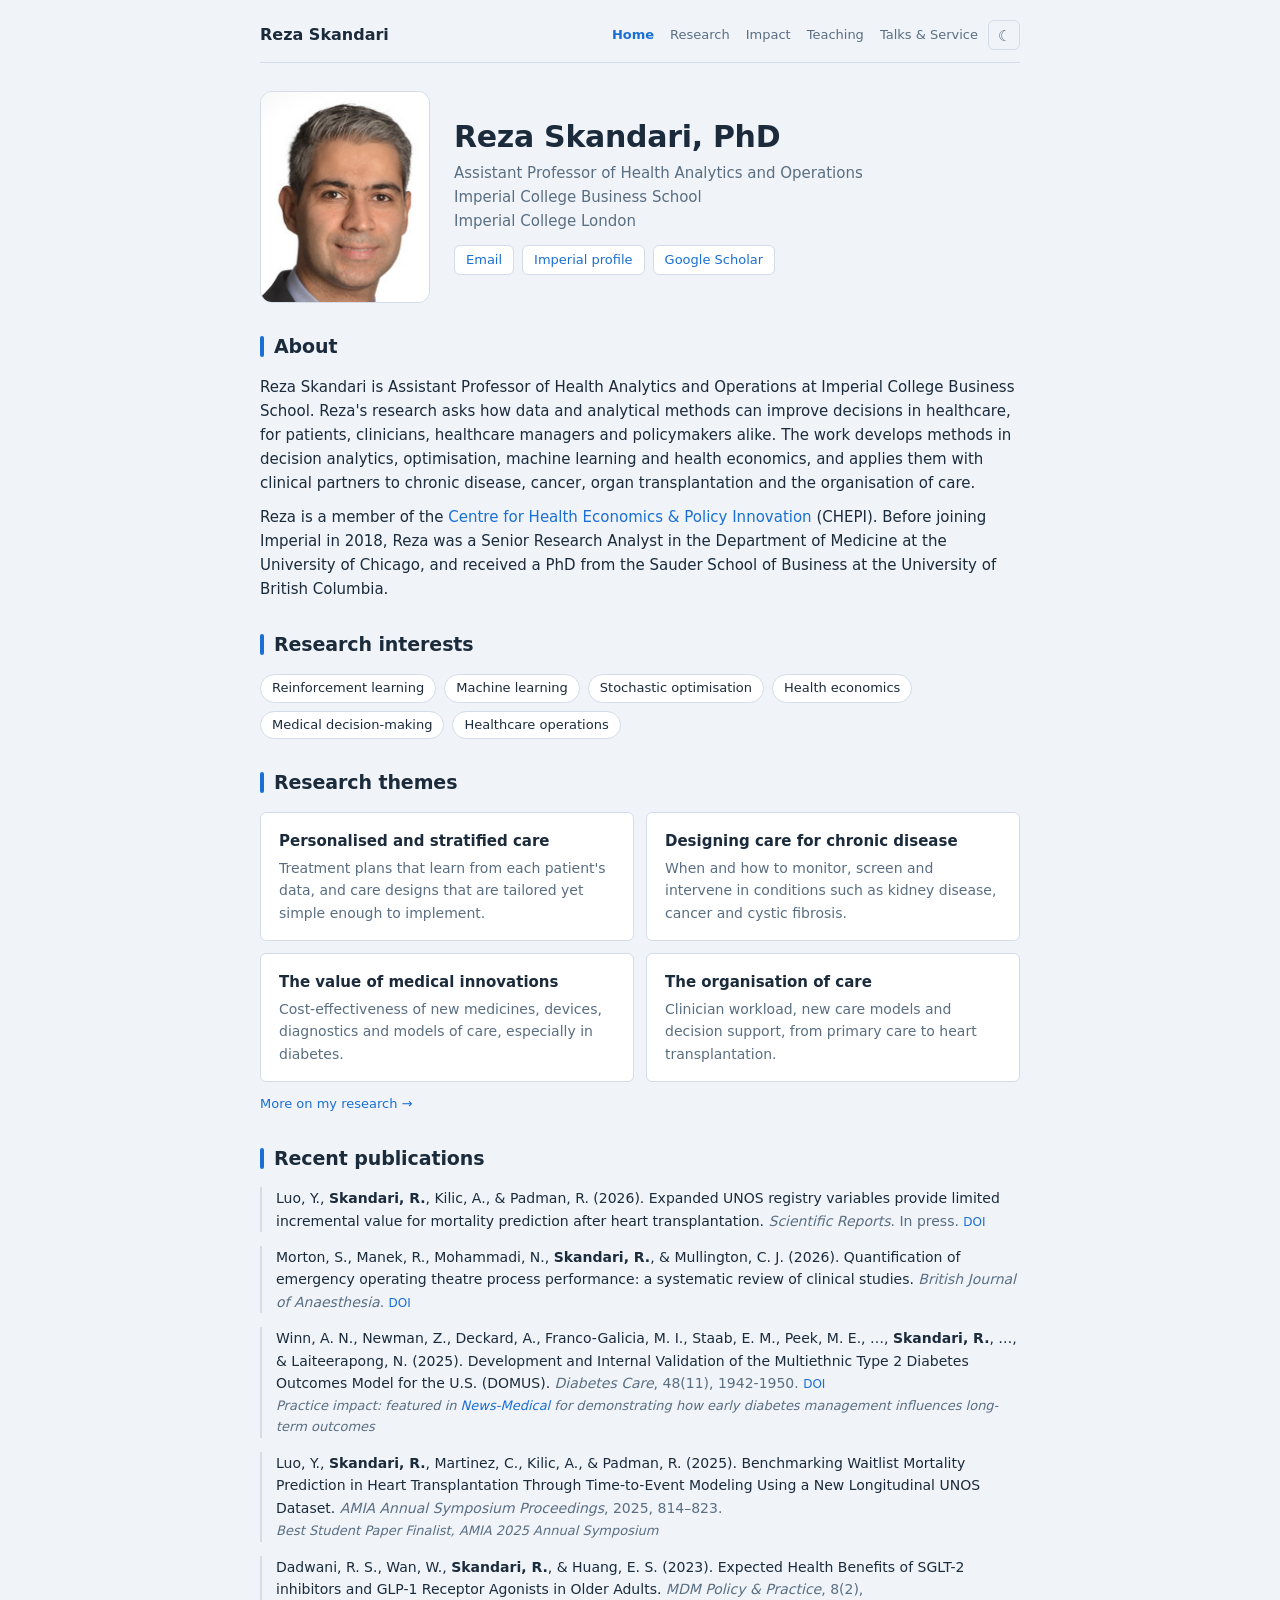
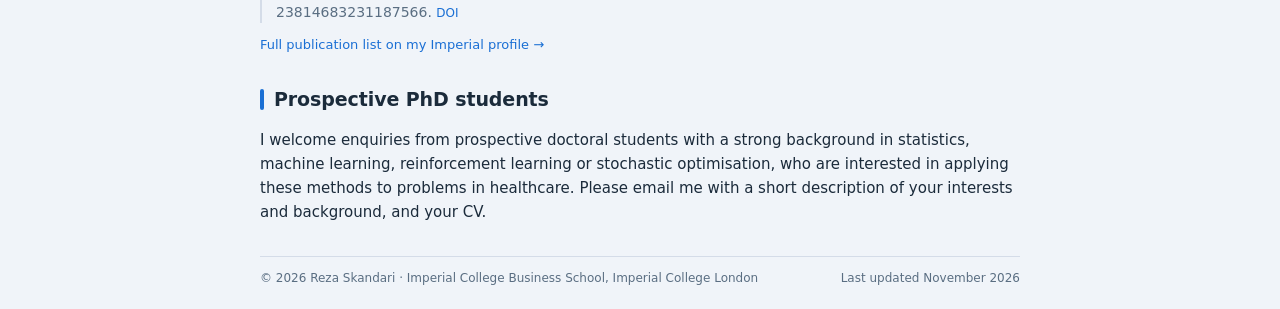
==== docs/index.html @ c5736195 "Write the About section in the third person Co-Authored-By: Claude Opus 5.5 <noreply@anthropic.com>" ====
<!DOCTYPE html>
<html lang="en">
<head>
<meta charset="utf-8">
<meta name="viewport" content="width=device-width, initial-scale=1">
<title>Home | Reza Skandari</title>
<meta name="description" content="Assistant Professor of Health Analytics and Operations, Imperial College Business School, Imperial College London.">
<link rel="icon" href="assets/favicon.svg" type="image/svg+xml">
<meta property="og:type" content="website">
<meta property="og:title" content="Reza Skandari | Health Analytics and Operations">
<meta property="og:description" content="Assistant Professor of Health Analytics and Operations, Imperial College Business School, Imperial College London.">
<meta property="og:image" content="https://reza-skandari.github.io/assets/headshot-2x.jpg">
<meta property="og:url" content="https://reza-skandari.github.io/">
<meta name="twitter:card" content="summary">
<link rel="stylesheet" href="assets/style.css">
<script src="assets/theme.js"></script>
</head>
<body>
<main class="page">
<header class="top-bar">
  <a class="brand" href="index.html">Reza Skandari</a>
  <div class="bar-actions">
    <button class="theme-toggle" type="button" aria-label="Switch colour theme" title="Switch colour theme"></button>
    <button class="menu-toggle" type="button" aria-label="Menu" aria-expanded="false" aria-controls="site-nav">&#9776;</button>
  </div>
  <nav id="site-nav">
    <a href="index.html" class="active">Home</a>
    <a href="research.html">Research</a>
    <a href="impact.html">Impact</a>
    <a href="teaching.html">Teaching</a>
    <a href="talks.html">Talks &amp; Service</a>
  </nav>
</header>
<section class="hero">
  <img src="assets/headshot.jpg" srcset="assets/headshot.jpg 1x, assets/headshot-2x.jpg 2x" width="170" height="212" alt="Reza Skandari">
  <div>
    <h1>Reza Skandari, PhD</h1>
    <p class="role">Assistant Professor of Health Analytics and Operations<br>Imperial College Business School<br>Imperial College London</p>
    <div class="links">
      <a href="mailto:r.skandari@imperial.ac.uk">Email</a>
      <a href="https://profiles.imperial.ac.uk/r.skandari">Imperial profile</a>
      <a href="https://scholar.google.com/citations?user=1Xc--mwAAAAJ&amp;hl=en">Google Scholar</a>
    </div>
  </div>
</section>

<section>
<div class="section-label">About</div>
<p>Reza Skandari is Assistant Professor of Health Analytics and Operations at Imperial College Business School. Reza's research asks how data and analytical methods can improve decisions in healthcare, for patients, clinicians, healthcare managers and policymakers alike. The work develops methods in decision analytics, optimisation, machine learning and health economics, and applies them with clinical partners to chronic disease, cancer, organ transplantation and the organisation of care.</p>
<p>Reza is a member of the <a href="https://www.imperial.ac.uk/business-school/faculty-research/research-centres/centre-health-economics-policy-innovation/">Centre for Health Economics &amp; Policy Innovation</a> (CHEPI). Before joining Imperial in 2018, Reza was a Senior Research Analyst in the Department of Medicine at the University of Chicago, and received a PhD from the Sauder School of Business at the University of British Columbia.</p>
</section>

<section>
<div class="section-label">Research interests</div>
<ul class="tags">
<li>Reinforcement learning</li>
<li>Machine learning</li>
<li>Stochastic optimisation</li>
<li>Health economics</li>
<li>Medical decision-making</li>
<li>Healthcare operations</li>
</ul>
</section>

<section>
<div class="section-label">Research themes</div>
<div class="cards">
<div class="card"><h3>Personalised and stratified care</h3><p>Treatment plans that learn from each patient's data, and care designs that are tailored yet simple enough to implement.</p></div>
<div class="card"><h3>Designing care for chronic disease</h3><p>When and how to monitor, screen and intervene in conditions such as kidney disease, cancer and cystic fibrosis.</p></div>
<div class="card"><h3>The value of medical innovations</h3><p>Cost-effectiveness of new medicines, devices, diagnostics and models of care, especially in diabetes.</p></div>
<div class="card"><h3>The organisation of care</h3><p>Clinician workload, new care models and decision support, from primary care to heart transplantation.</p></div>
</div>
<p class="small" style="margin-top:12px"><a href="research.html">More on my research &rarr;</a></p>
</section>

<section id="publications">
<div class="section-label">Recent publications</div>
<ol class="pubs">
<li>Luo, Y., <span class="me">Skandari, R.</span>, Kilic, A., & Padman, R. (2026). <span class="pub-title">Expanded UNOS registry variables provide limited incremental value for mortality prediction after heart transplantation.</span> <span class="pub-meta"><i>Scientific Reports</i>. In press.</span> <span class="pub-links"><a href="https://doi.org/10.1038/s41598-026-80739-z">DOI</a></span></li>
<li>Morton, S., Manek, R., Mohammadi, N., <span class="me">Skandari, R.</span>, & Mullington, C. J. (2026). <span class="pub-title">Quantification of emergency operating theatre process performance: a systematic review of clinical studies.</span> <span class="pub-meta"><i>British Journal of Anaesthesia</i>.</span> <span class="pub-links"><a href="https://doi.org/10.1016/j.bja.2025.12.053">DOI</a></span></li>
<li>Winn, A. N., Newman, Z., Deckard, A., Franco-Galicia, M. I., Staab, E. M., Peek, M. E., &hellip;, <span class="me">Skandari, R.</span>, &hellip;, & Laiteerapong, N. (2025). <span class="pub-title">Development and Internal Validation of the Multiethnic Type 2 Diabetes Outcomes Model for the U.S. (DOMUS).</span> <span class="pub-meta"><i>Diabetes Care</i>, 48(11), 1942-1950.</span> <span class="pub-links"><a href="https://doi.org/10.2337/dc25-0911">DOI</a></span><div class="pub-note">Practice impact: featured in <a href="https://www.news-medical.net/news/20251030/How-early-diabetes-management-influences-long-term-outcomes.aspx">News-Medical</a> for demonstrating how early diabetes management influences long-term outcomes</div></li>
<li>Luo, Y., <span class="me">Skandari, R.</span>, Martinez, C., Kilic, A., & Padman, R. (2025). <span class="pub-title">Benchmarking Waitlist Mortality Prediction in Heart Transplantation Through Time-to-Event Modeling Using a New Longitudinal UNOS Dataset.</span> <span class="pub-meta"><i>AMIA Annual Symposium Proceedings</i>, 2025, 814–823.</span><div class="pub-note">Best Student Paper Finalist, AMIA 2025 Annual Symposium</div></li>
<li>Dadwani, R. S., Wan, W., <span class="me">Skandari, R.</span>, & Huang, E. S. (2023). <span class="pub-title">Expected Health Benefits of SGLT-2 inhibitors and GLP-1 Receptor Agonists in Older Adults.</span> <span class="pub-meta"><i>MDM Policy &amp; Practice</i>, 8(2), 23814683231187566.</span> <span class="pub-links"><a href="https://doi.org/10.1177/23814683231187566">DOI</a></span></li>
</ol>
<p class="small" style="margin-top:12px"><a href="https://profiles.imperial.ac.uk/r.skandari/publications">Full publication list on my Imperial profile &rarr;</a></p>
</section>

<section>
<div class="section-label">Prospective PhD students</div>
<p>I welcome enquiries from prospective doctoral students with a strong background in statistics, machine learning, reinforcement learning or stochastic optimisation, who are interested in applying these methods to problems in healthcare. Please email me with a short description of your interests and background, and your CV.</p>
</section>
</main>
<footer>
  <span>&copy; 2026 Reza Skandari &middot; Imperial College Business School, Imperial College London</span>
  <span>Last updated November 2026</span>
</footer>
</body>
</html>
---- docs/assets/style.css ----
/* Palette, fonts and light/dark modes reused from the payslip-downloader page. */
:root {
  --bg:      #F0F4F9;
  --surface: #FFFFFF;
  --border:  #D4DCE8;
  --text:    #1B2B3B;
  --text-2:  #5A6E82;
  --accent:  #1A6FD4;
  --radius:  6px;
}
@media (prefers-color-scheme: dark) {
  :root {
    --bg: #0E1820; --surface: #172333; --border: #243447;
    --text: #E2EAF4; --text-2: #7A95AD; --accent: #4A9AE8;
  }
}
:root[data-theme="light"] {
  --bg:#F0F4F9;--surface:#FFFFFF;--border:#D4DCE8;--text:#1B2B3B;--text-2:#5A6E82;--accent:#1A6FD4;
}
:root[data-theme="dark"] {
  --bg:#0E1820;--surface:#172333;--border:#243447;--text:#E2EAF4;--text-2:#7A95AD;--accent:#4A9AE8;
}

*, *::before, *::after { box-sizing: border-box; margin: 0; padding: 0; }
html, body { min-height: 100%; }

body {
  background: var(--bg);
  color: var(--text);
  font-family: -apple-system, BlinkMacSystemFont, 'Segoe UI', system-ui, sans-serif;
  font-size: 15px;
  line-height: 1.6;
  display: flex;
  flex-direction: column;
  align-items: center;
  padding: 0 20px;
}

a { color: var(--accent); text-decoration: none; }
a:hover { text-decoration: underline; }

.page {
  width: 100%;
  max-width: 760px;
  flex: 1;
  display: flex;
  flex-direction: column;
  gap: 28px;
  padding: 20px 0 32px;
}

/* ── Top bar and navigation ── */
.top-bar {
  display: flex;
  justify-content: space-between;
  align-items: center;
  flex-wrap: wrap;
  gap: 10px;
  padding-bottom: 12px;
  border-bottom: 1px solid var(--border);
}
.brand {
  font-size: 16px;
  font-weight: 600;
  color: var(--text);
}
.brand:hover { text-decoration: none; }
nav { display: flex; flex-wrap: wrap; gap: 4px 16px; align-items: center; }
nav a {
  font-size: 13px;
  color: var(--text-2);
}
nav a.active { color: var(--accent); font-weight: 600; }
nav a:hover { color: var(--text); text-decoration: none; }
.bar-actions { display: flex; gap: 6px; align-items: center; order: 3; }
.theme-toggle, .menu-toggle {
  background: none;
  border: 1px solid var(--border);
  border-radius: var(--radius);
  color: var(--text-2);
  font-size: 15px;
  line-height: 1;
  width: 32px; height: 30px;
  cursor: pointer;
}
.theme-toggle:hover, .menu-toggle:hover { color: var(--text); border-color: var(--text-2); }
.menu-toggle { display: none; font-size: 17px; }
nav { order: 2; margin-left: auto; }
.brand { order: 1; }

/* ── Headings and text ── */
.eyebrow {
  font-size: 11px;
  font-weight: 600;
  letter-spacing: .12em;
  text-transform: uppercase;
  color: var(--accent);
}
h1 {
  font-size: clamp(24px, 4vw, 30px);
  font-weight: 600;
  line-height: 1.2;
  letter-spacing: -0.01em;
}

h3 { font-size: 15px; font-weight: 600; margin-bottom: 4px; }
p + p { margin-top: 10px; }
.muted { color: var(--text-2); }
.small { font-size: 13px; }

/* Section headings: clear size and contrast, with a short accent bar. */
.section-label, h2 {
  display: flex;
  align-items: center;
  gap: 10px;
  font-size: 19px;
  font-weight: 600;
  letter-spacing: -0.005em;
  text-transform: none;
  color: var(--text);
  margin-bottom: 14px;
}
.section-label::before, h2::before {
  content: "";
  width: 4px;
  height: 1.1em;
  border-radius: 2px;
  background: var(--accent);
  flex-shrink: 0;
}

/* ── Home hero ── */
.hero { display: flex; gap: 24px; align-items: center; }
.hero img {
  width: 170px;
  aspect-ratio: 170 / 212;   /* exact size of photo.jpg, so the browser never rescales it */
  object-fit: cover;
  height: auto;              /* scale with width; never stretch or crop */
  object-position: center top;
  border-radius: 12px;
  border: 1px solid var(--border);
  flex-shrink: 0;
}
.hero .role { color: var(--text-2); margin-top: 6px; }
.links { display: flex; flex-wrap: wrap; gap: 8px; margin-top: 12px; }
.links a {
  font-size: 13px;
  border: 1px solid var(--border);
  border-radius: var(--radius);
  padding: 4px 11px;
  background: var(--surface);
}
.links a:hover { text-decoration: none; border-color: var(--accent); }

/* ── Interest tags ── */
.tags { list-style: none; display: flex; flex-wrap: wrap; gap: 8px; }
.tags li {
  font-size: 13px;
  padding: 3px 11px;
  border-radius: 999px;
  background: var(--surface);
  border: 1px solid var(--border);
  color: var(--text);
}

/* ── Cards ── */
.card {
  background: var(--surface);
  border: 1px solid var(--border);
  border-radius: var(--radius);
  padding: 16px 18px;
}
.cards { display: grid; grid-template-columns: repeat(2, 1fr); gap: 12px; }
.card p { font-size: 14px; color: var(--text-2); }

/* ── Lists ── */
ul.plain { list-style: none; display: flex; flex-direction: column; gap: 8px; }
ul.plain li { padding-left: 14px; border-left: 2px solid var(--border); }
ul.plain li .when { color: var(--text-2); font-size: 13px; font-variant-numeric: tabular-nums; }

/* ── Publications ── */
ol.pubs { list-style: none; display: flex; flex-direction: column; gap: 14px; }
ol.pubs li { padding-left: 14px; border-left: 2px solid var(--border); font-size: 14px; }
ol.pubs li:hover { border-left-color: var(--accent); }
.pub-title { font-weight: normal; color: var(--text); }
.pub-meta { color: var(--text-2); }
.pub-note { color: var(--text-2); font-size: 13px; font-style: italic; margin-top: 2px; }
.pub-links a { font-size: 12px; margin-right: 10px; }
.me { font-weight: 600; }

hr { border: none; border-top: 1px solid var(--border); }

/* ── Footer ── */
footer {
  width: 100%;
  max-width: 760px;
  padding: 12px 0 20px;
  border-top: 1px solid var(--border);
  display: flex;
  justify-content: space-between;
  flex-wrap: wrap;
  gap: 8px;
}
footer span, footer a { font-size: 12px; color: var(--text-2); }

/* ── Mobile ── */
@media (max-width: 720px) {
  /* phone layout: menu behind a hamburger button */
  .menu-toggle { display: inline-block; }
  .bar-actions { margin-left: auto; order: 2; }
  nav {
    order: 3;
    display: none;
    width: 100%;
    margin-left: 0;
    flex-direction: column;
    align-items: stretch;
    gap: 0;
    border-top: 1px solid var(--border);
    padding-top: 6px;
  }
  nav.open { display: flex; }
  nav a { font-size: 15px; padding: 9px 2px; border-bottom: 1px solid var(--border); }
  nav a:last-child { border-bottom: none; }
}
@media (max-width: 560px) {
  body { padding: 0 14px; }
  .hero { gap: 16px; align-items: center; }
  .hero img { width: 96px; }
  .hero .role { font-size: 13px; }
  .cards { grid-template-columns: 1fr; }
}
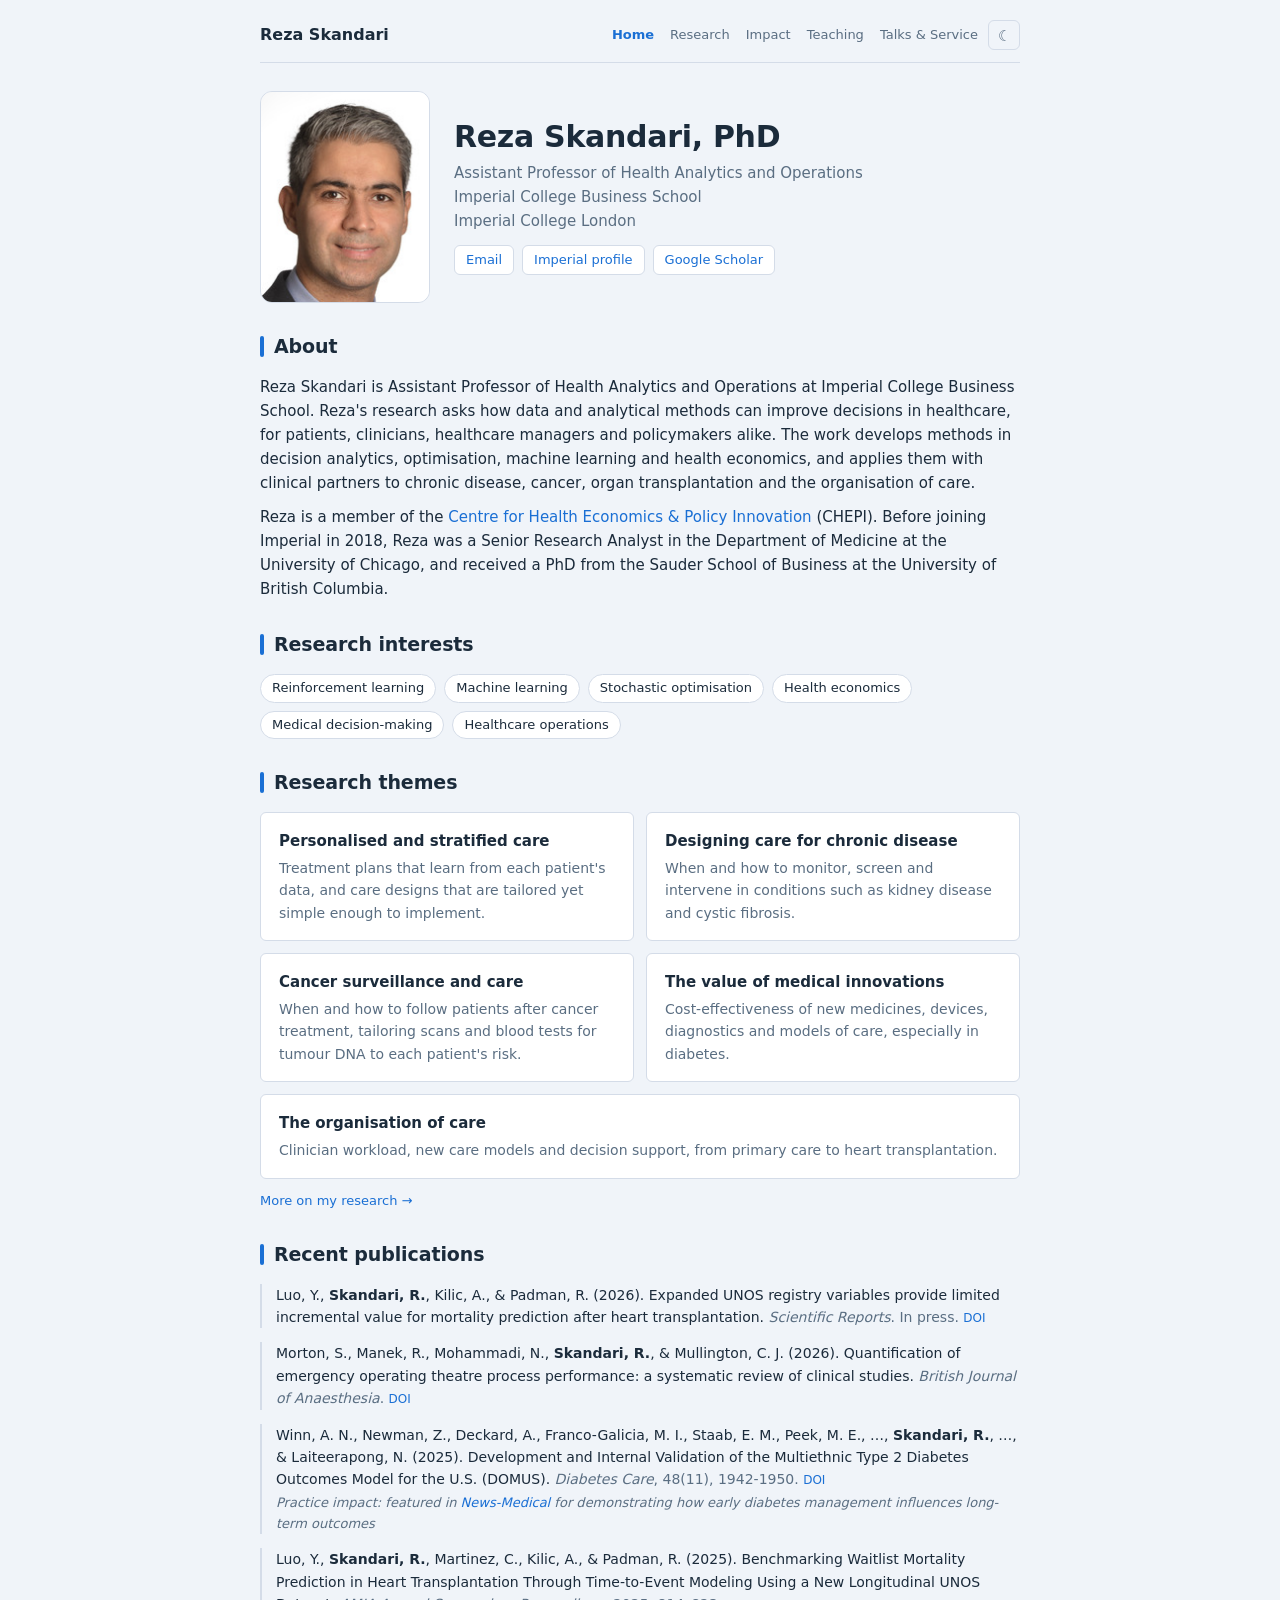
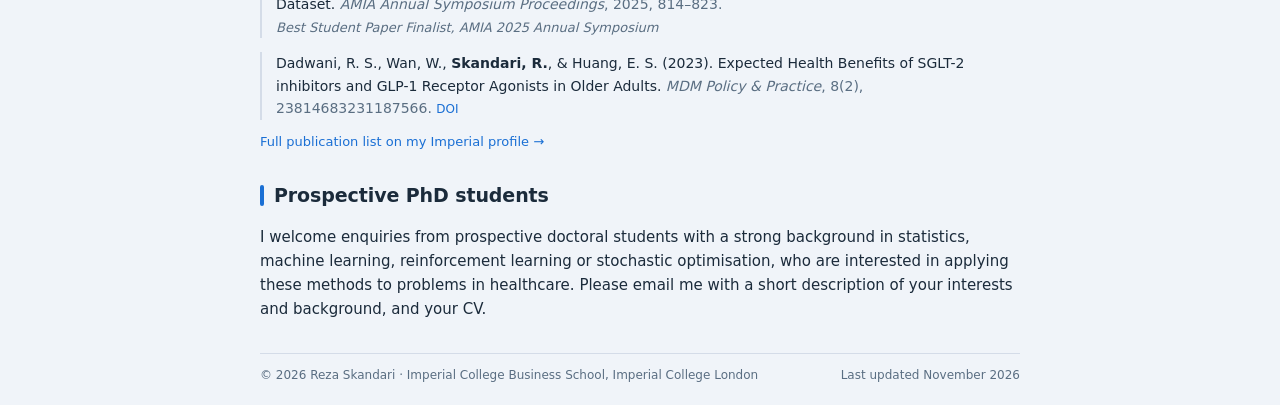
==== commit 6141f67c: "Add cancer surveillance and care as a research theme Co-Authored-By: Claude Opus 5.5 <noreply@anthro" ====
--- a/docs/index.html
+++ b/docs/index.html
@@ -66,7 +66,8 @@
 <div class="section-label">Research themes</div>
 <div class="cards">
 <div class="card"><h3>Personalised and stratified care</h3><p>Treatment plans that learn from each patient's data, and care designs that are tailored yet simple enough to implement.</p></div>
-<div class="card"><h3>Designing care for chronic disease</h3><p>When and how to monitor, screen and intervene in conditions such as kidney disease, cancer and cystic fibrosis.</p></div>
+<div class="card"><h3>Designing care for chronic disease</h3><p>When and how to monitor, screen and intervene in conditions such as kidney disease and cystic fibrosis.</p></div>
+<div class="card"><h3>Cancer surveillance and care</h3><p>When and how to follow patients after cancer treatment, tailoring scans and blood tests for tumour DNA to each patient's risk.</p></div>
 <div class="card"><h3>The value of medical innovations</h3><p>Cost-effectiveness of new medicines, devices, diagnostics and models of care, especially in diabetes.</p></div>
 <div class="card"><h3>The organisation of care</h3><p>Clinician workload, new care models and decision support, from primary care to heart transplantation.</p></div>
 </div>
--- a/docs/assets/style.css
+++ b/docs/assets/style.css
@@ -171,6 +171,7 @@
   padding: 16px 18px;
 }
 .cards { display: grid; grid-template-columns: repeat(2, 1fr); gap: 12px; }
+.cards .card:last-child:nth-child(odd) { grid-column: 1 / -1; }   /* an odd last card spans both columns */
 .card p { font-size: 14px; color: var(--text-2); }
 
 /* ── Lists ── */
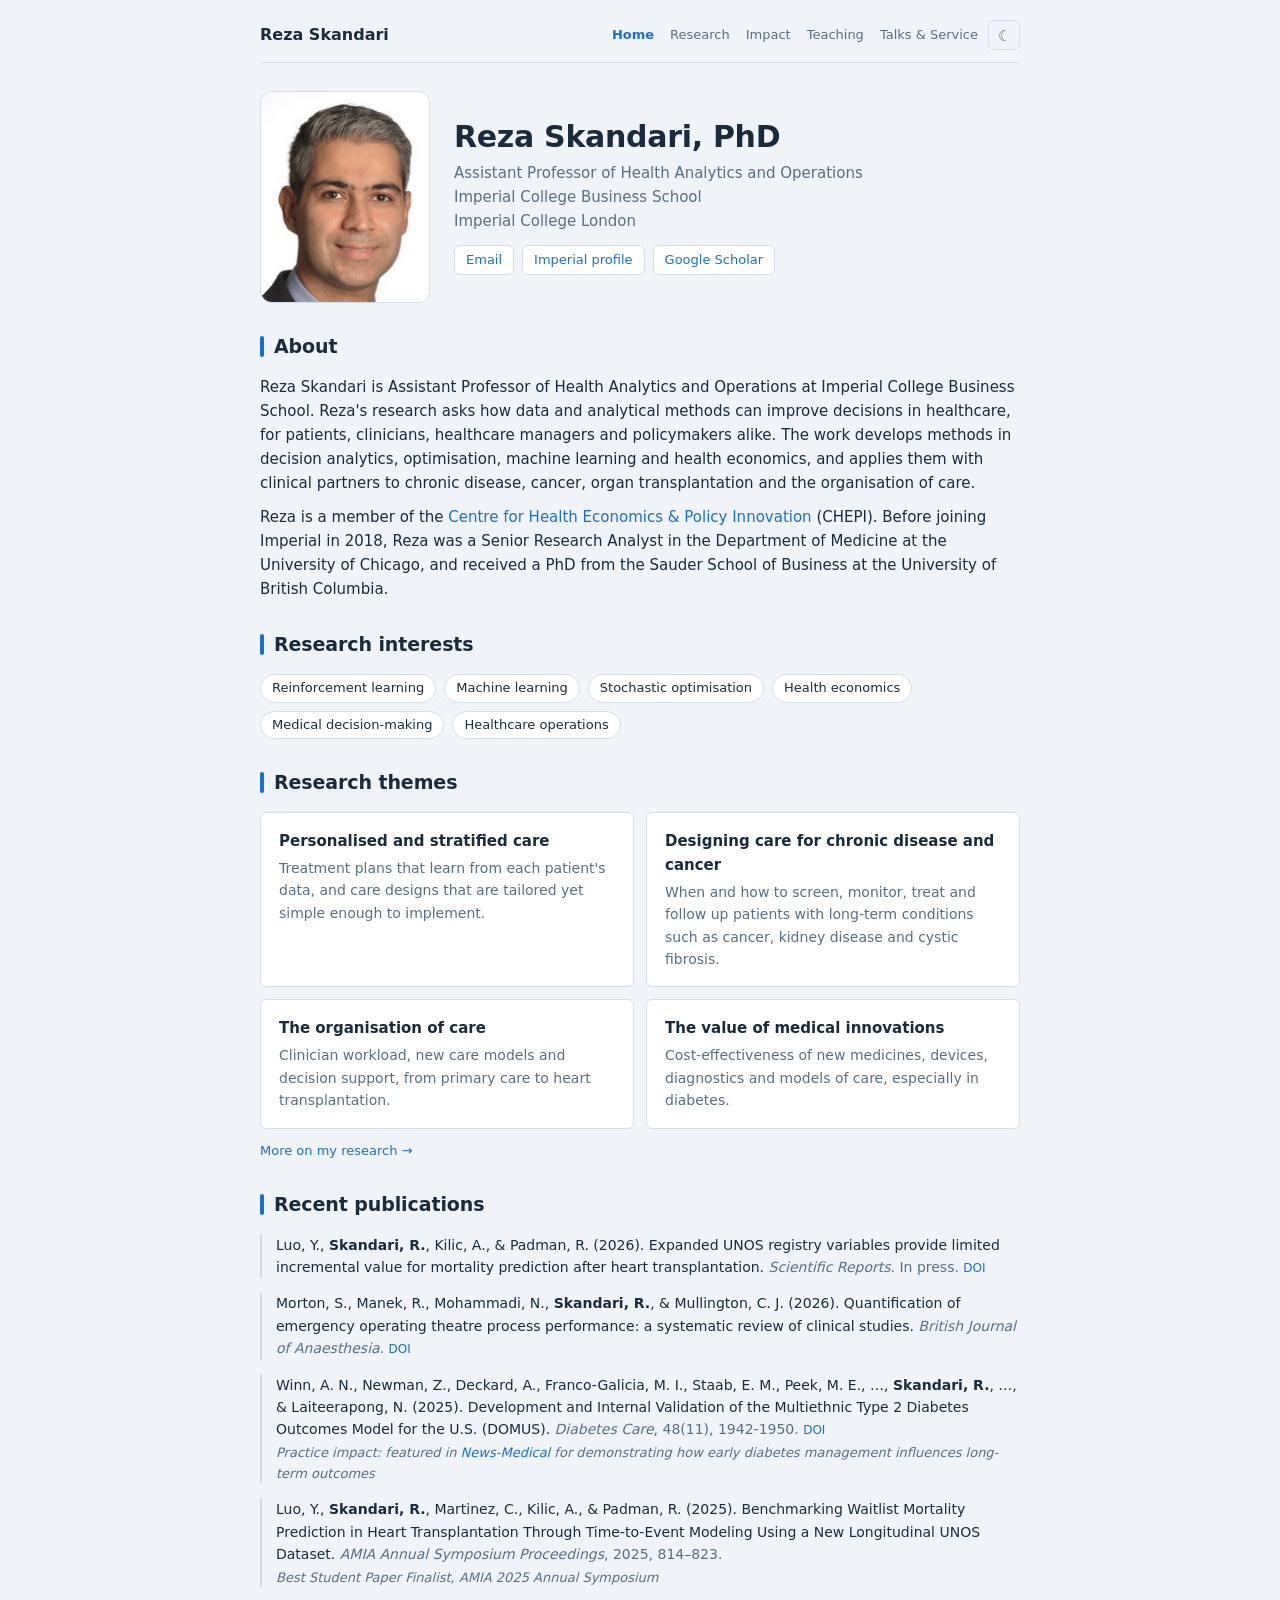
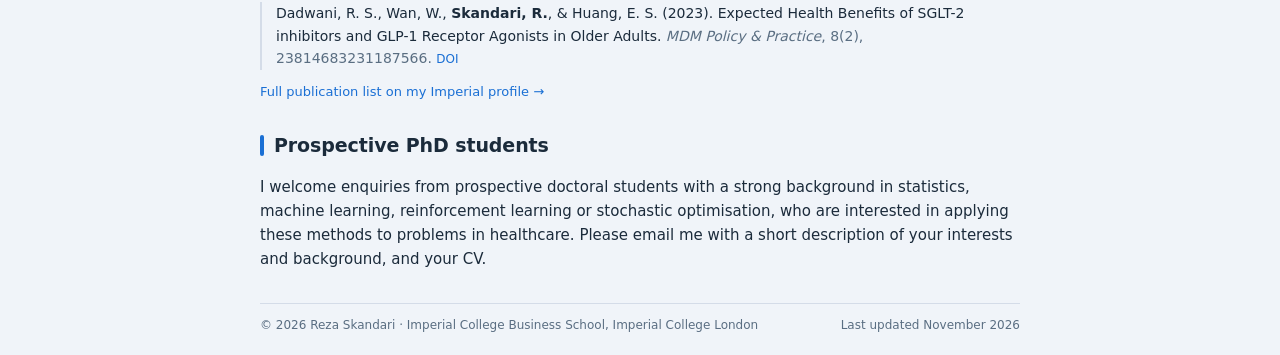
==== commit 3feb10e6: "Fold cancer into a broader chronic-disease theme; value of innovations last Co-Authored-By: Claude O" ====
--- a/docs/index.html
+++ b/docs/index.html
@@ -66,10 +66,9 @@
 <div class="section-label">Research themes</div>
 <div class="cards">
 <div class="card"><h3>Personalised and stratified care</h3><p>Treatment plans that learn from each patient's data, and care designs that are tailored yet simple enough to implement.</p></div>
-<div class="card"><h3>Designing care for chronic disease</h3><p>When and how to monitor, screen and intervene in conditions such as kidney disease and cystic fibrosis.</p></div>
-<div class="card"><h3>Cancer surveillance and care</h3><p>When and how to follow patients after cancer treatment, tailoring scans and blood tests for tumour DNA to each patient's risk.</p></div>
+<div class="card"><h3>Designing care for chronic disease and cancer</h3><p>When and how to screen, monitor, treat and follow up patients with long-term conditions such as cancer, kidney disease and cystic fibrosis.</p></div>
+<div class="card"><h3>The organisation of care</h3><p>Clinician workload, new care models and decision support, from primary care to heart transplantation.</p></div>
 <div class="card"><h3>The value of medical innovations</h3><p>Cost-effectiveness of new medicines, devices, diagnostics and models of care, especially in diabetes.</p></div>
-<div class="card"><h3>The organisation of care</h3><p>Clinician workload, new care models and decision support, from primary care to heart transplantation.</p></div>
 </div>
 <p class="small" style="margin-top:12px"><a href="research.html">More on my research &rarr;</a></p>
 </section>
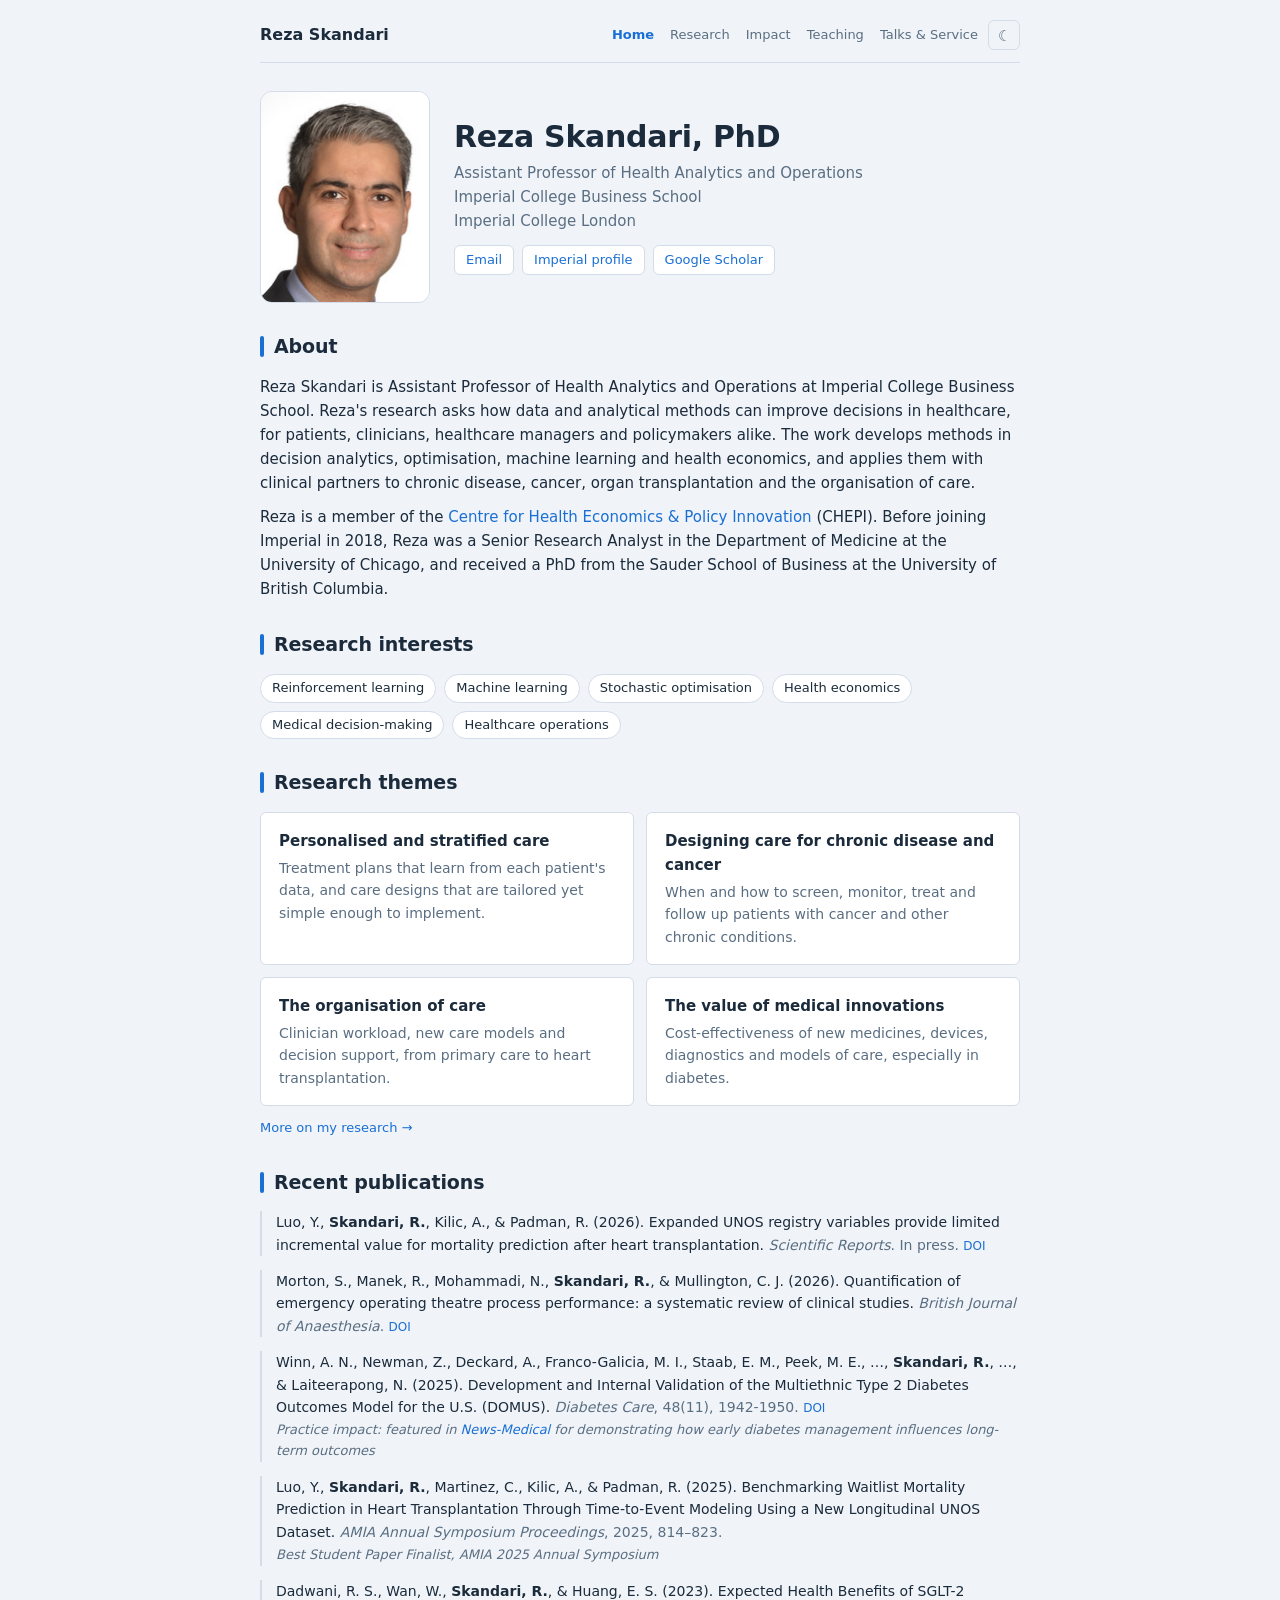
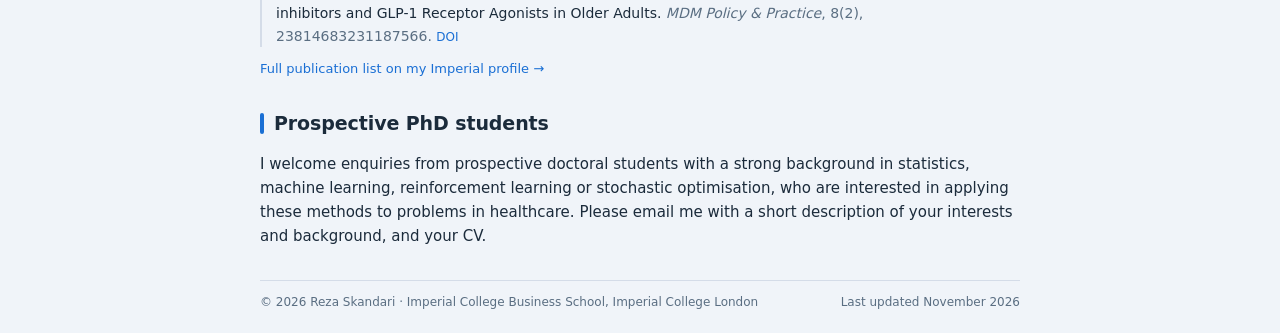
==== commit 959cc6d4: "Home card: general wording for chronic disease and cancer Co-Authored-By: Claude Opus 5.5 <noreply@a" ====
--- a/docs/index.html
+++ b/docs/index.html
@@ -66,7 +66,7 @@
 <div class="section-label">Research themes</div>
 <div class="cards">
 <div class="card"><h3>Personalised and stratified care</h3><p>Treatment plans that learn from each patient's data, and care designs that are tailored yet simple enough to implement.</p></div>
-<div class="card"><h3>Designing care for chronic disease and cancer</h3><p>When and how to screen, monitor, treat and follow up patients with long-term conditions such as cancer, kidney disease and cystic fibrosis.</p></div>
+<div class="card"><h3>Designing care for chronic disease and cancer</h3><p>When and how to screen, monitor, treat and follow up patients with cancer and other chronic conditions.</p></div>
 <div class="card"><h3>The organisation of care</h3><p>Clinician workload, new care models and decision support, from primary care to heart transplantation.</p></div>
 <div class="card"><h3>The value of medical innovations</h3><p>Cost-effectiveness of new medicines, devices, diagnostics and models of care, especially in diabetes.</p></div>
 </div>
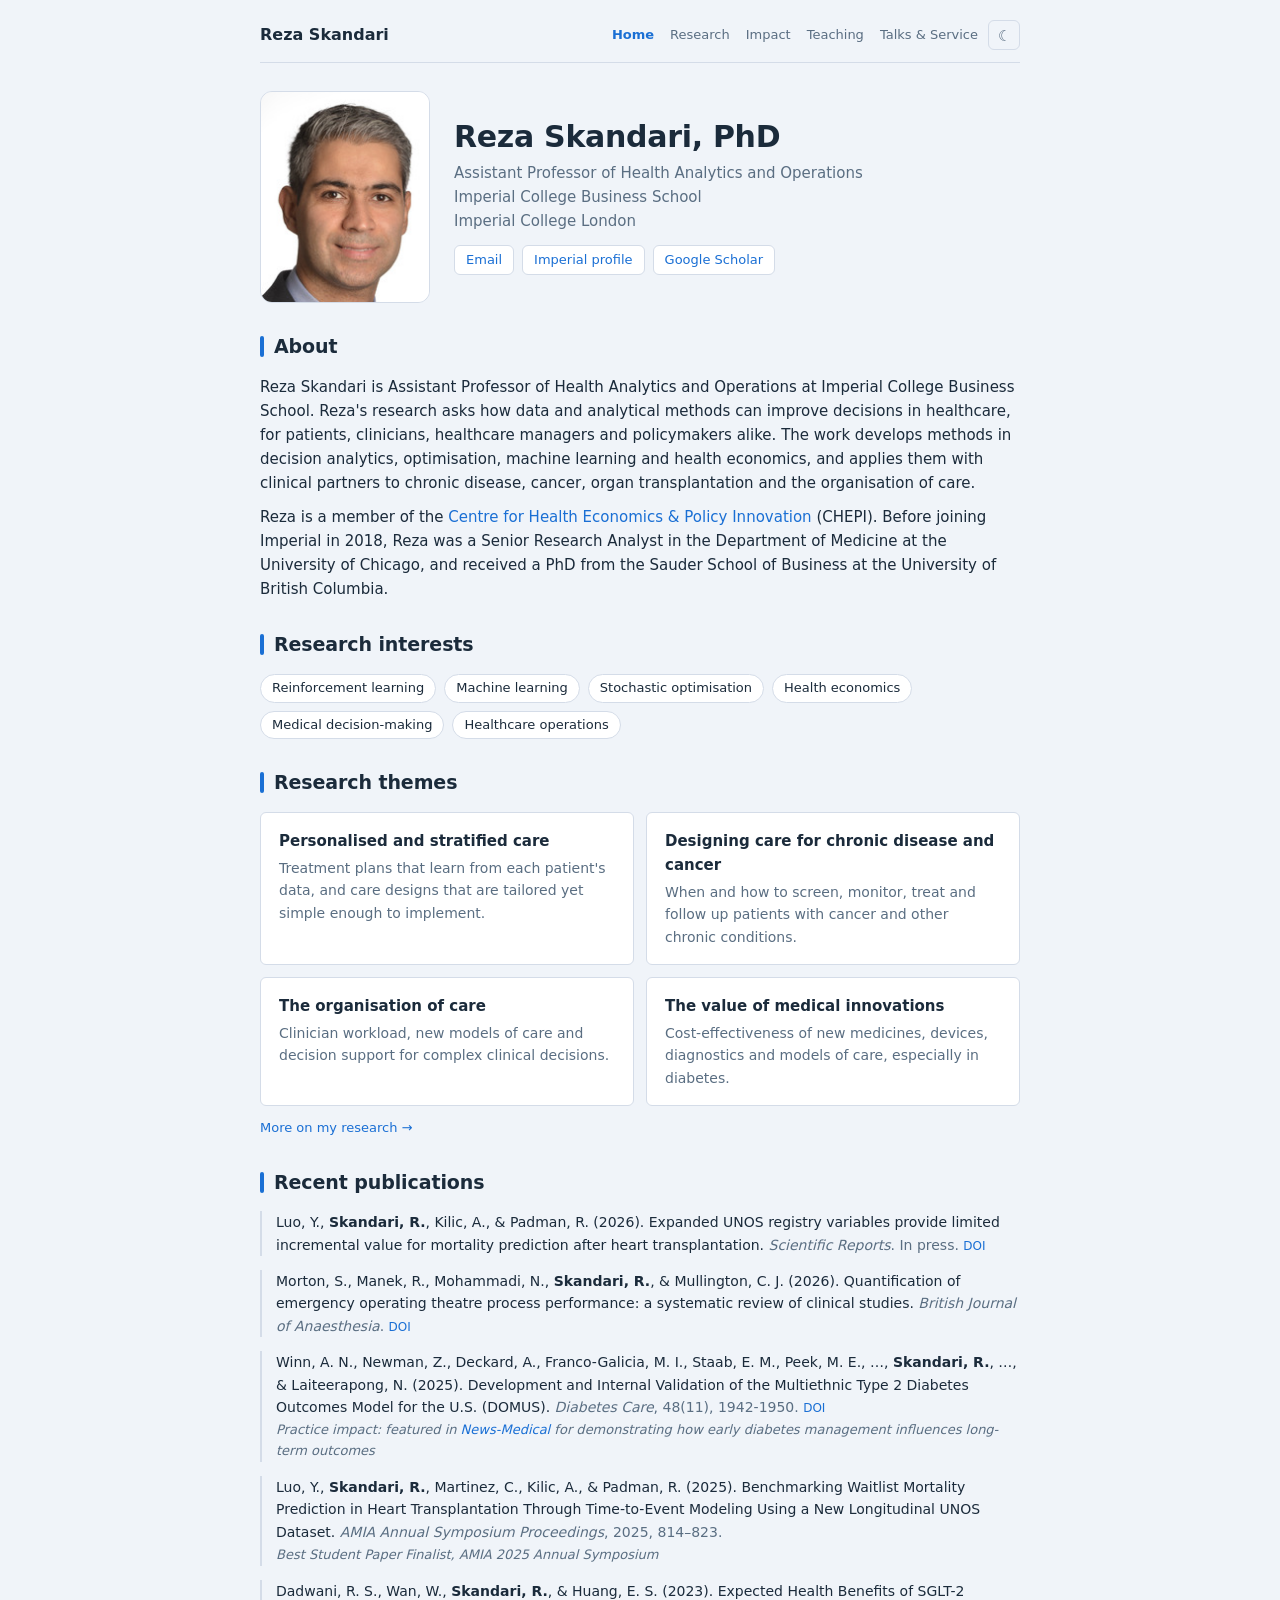
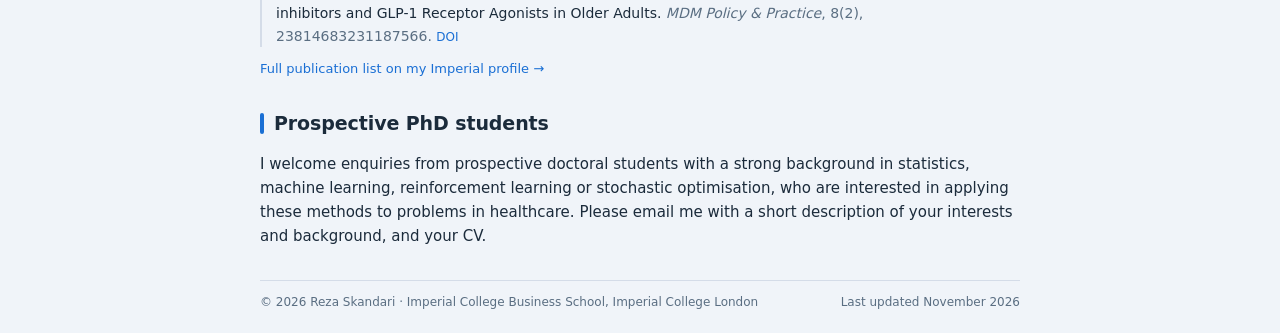
==== commit e0c4f49c: "Organisation of care theme: general wording Co-Authored-By: Claude Opus 5.5 <noreply@anthropic.com>" ====
--- a/docs/index.html
+++ b/docs/index.html
@@ -67,7 +67,7 @@
 <div class="cards">
 <div class="card"><h3>Personalised and stratified care</h3><p>Treatment plans that learn from each patient's data, and care designs that are tailored yet simple enough to implement.</p></div>
 <div class="card"><h3>Designing care for chronic disease and cancer</h3><p>When and how to screen, monitor, treat and follow up patients with cancer and other chronic conditions.</p></div>
-<div class="card"><h3>The organisation of care</h3><p>Clinician workload, new care models and decision support, from primary care to heart transplantation.</p></div>
+<div class="card"><h3>The organisation of care</h3><p>Clinician workload, new models of care and decision support for complex clinical decisions.</p></div>
 <div class="card"><h3>The value of medical innovations</h3><p>Cost-effectiveness of new medicines, devices, diagnostics and models of care, especially in diabetes.</p></div>
 </div>
 <p class="small" style="margin-top:12px"><a href="research.html">More on my research &rarr;</a></p>
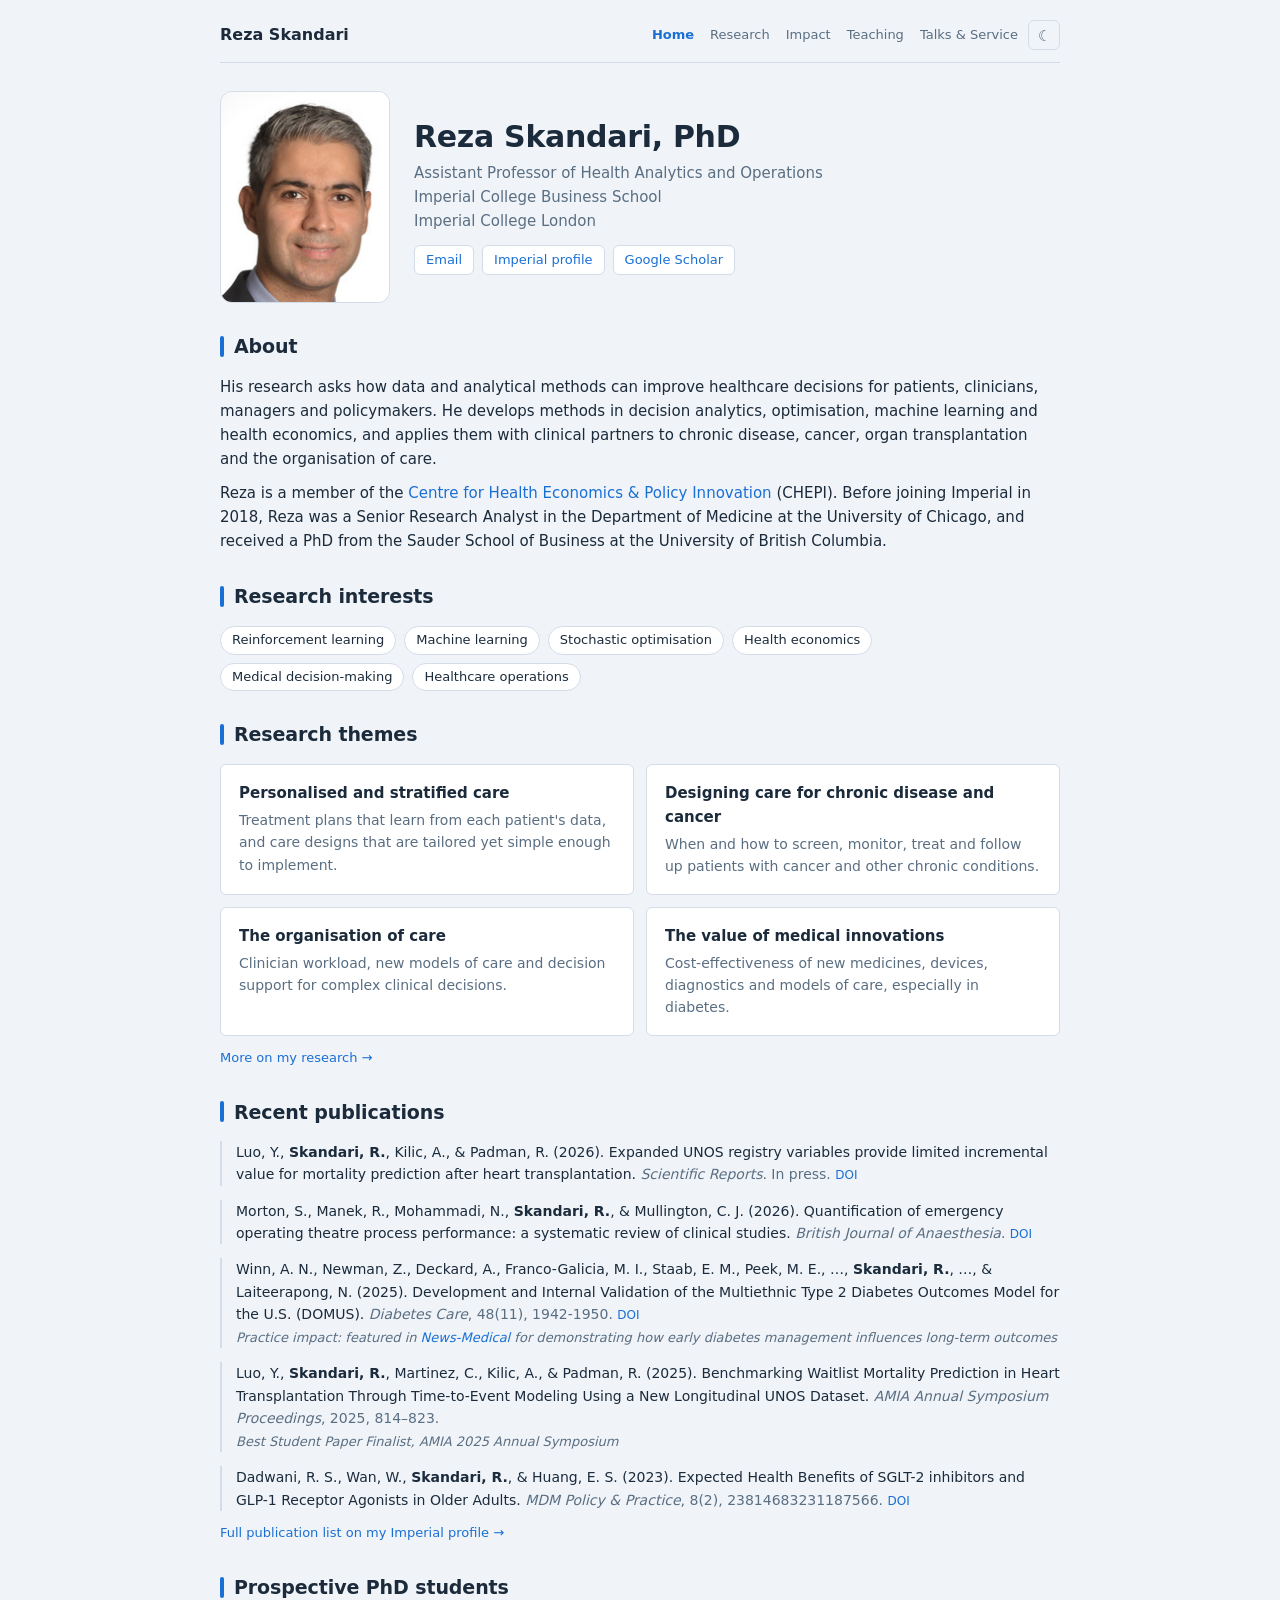
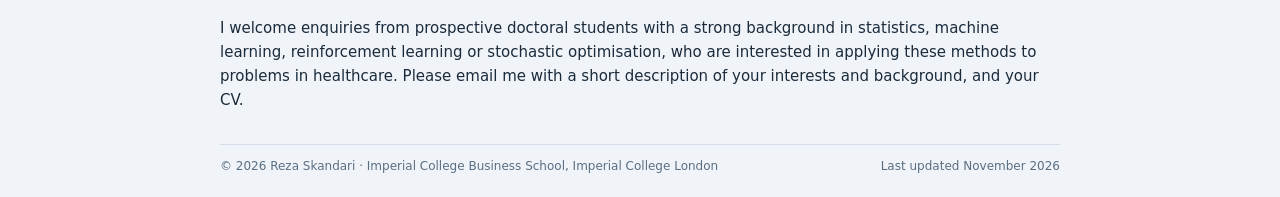
==== commit f6db542a: "Refine website content and page headers Co-authored-by: Copilot <223556219+Copilot@users.noreply.git" ====
--- a/docs/index.html
+++ b/docs/index.html
@@ -46,7 +46,7 @@
 
 <section>
 <div class="section-label">About</div>
-<p>Reza Skandari is Assistant Professor of Health Analytics and Operations at Imperial College Business School. Reza's research asks how data and analytical methods can improve decisions in healthcare, for patients, clinicians, healthcare managers and policymakers alike. The work develops methods in decision analytics, optimisation, machine learning and health economics, and applies them with clinical partners to chronic disease, cancer, organ transplantation and the organisation of care.</p>
+<p>His research asks how data and analytical methods can improve healthcare decisions for patients, clinicians, managers and policymakers. He develops methods in decision analytics, optimisation, machine learning and health economics, and applies them with clinical partners to chronic disease, cancer, organ transplantation and the organisation of care.</p>
 <p>Reza is a member of the <a href="https://www.imperial.ac.uk/business-school/faculty-research/research-centres/centre-health-economics-policy-innovation/">Centre for Health Economics &amp; Policy Innovation</a> (CHEPI). Before joining Imperial in 2018, Reza was a Senior Research Analyst in the Department of Medicine at the University of Chicago, and received a PhD from the Sauder School of Business at the University of British Columbia.</p>
 </section>
 
--- a/docs/assets/style.css
+++ b/docs/assets/style.css
@@ -41,7 +41,7 @@
 
 .page {
   width: 100%;
-  max-width: 760px;
+  max-width: 840px;
   flex: 1;
   display: flex;
   flex-direction: column;
@@ -163,6 +163,13 @@
   color: var(--text);
 }
 
+/* Applications under each research theme */
+.apps { display: flex; flex-wrap: wrap; align-items: center; gap: 8px 10px; margin-top: 12px; }
+.apps-label {
+  font-size: 11px; font-weight: 600; letter-spacing: .08em; text-transform: uppercase; color: var(--accent);
+}
+.small-tags li { font-size: 12px; padding: 2px 9px; }
+
 /* ── Cards ── */
 .card {
   background: var(--surface);
@@ -177,6 +184,7 @@
 /* ── Lists ── */
 ul.plain { list-style: none; display: flex; flex-direction: column; gap: 8px; }
 ul.plain li { padding-left: 14px; border-left: 2px solid var(--border); }
+ul.plain li:hover { border-left-color: var(--accent); }
 ul.plain li .when { color: var(--text-2); font-size: 13px; font-variant-numeric: tabular-nums; }
 
 /* ── Publications ── */
@@ -194,7 +202,7 @@
 /* ── Footer ── */
 footer {
   width: 100%;
-  max-width: 760px;
+  max-width: 840px;
   padding: 12px 0 20px;
   border-top: 1px solid var(--border);
   display: flex;
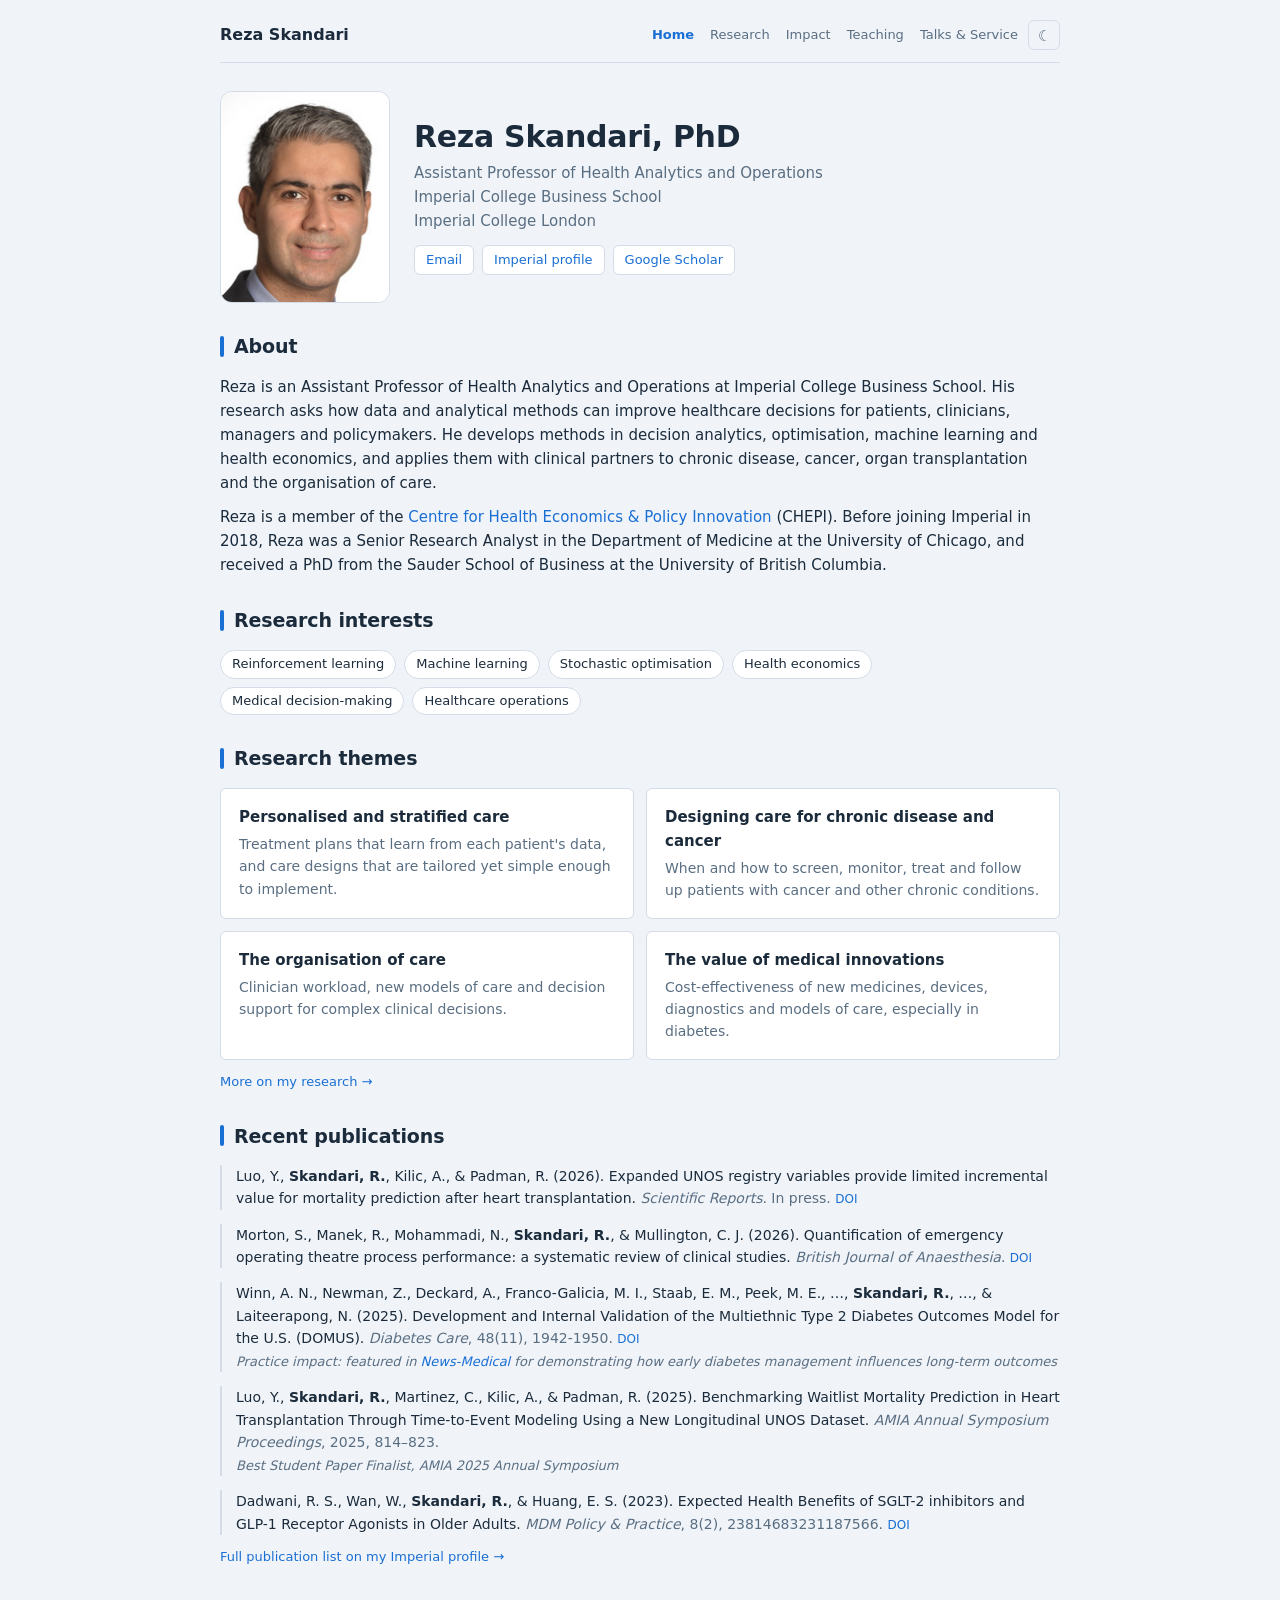
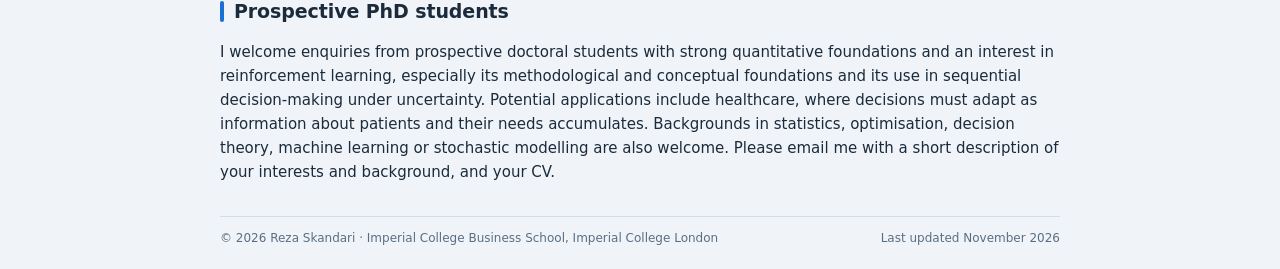
==== commit 34e7e924: "Refine About and doctoral student copy Co-authored-by: Copilot <223556219+Copilot@users.noreply.gith" ====
--- a/docs/index.html
+++ b/docs/index.html
@@ -46,7 +46,7 @@
 
 <section>
 <div class="section-label">About</div>
-<p>His research asks how data and analytical methods can improve healthcare decisions for patients, clinicians, managers and policymakers. He develops methods in decision analytics, optimisation, machine learning and health economics, and applies them with clinical partners to chronic disease, cancer, organ transplantation and the organisation of care.</p>
+<p>Reza is an Assistant Professor of Health Analytics and Operations at Imperial College Business School. His research asks how data and analytical methods can improve healthcare decisions for patients, clinicians, managers and policymakers. He develops methods in decision analytics, optimisation, machine learning and health economics, and applies them with clinical partners to chronic disease, cancer, organ transplantation and the organisation of care.</p>
 <p>Reza is a member of the <a href="https://www.imperial.ac.uk/business-school/faculty-research/research-centres/centre-health-economics-policy-innovation/">Centre for Health Economics &amp; Policy Innovation</a> (CHEPI). Before joining Imperial in 2018, Reza was a Senior Research Analyst in the Department of Medicine at the University of Chicago, and received a PhD from the Sauder School of Business at the University of British Columbia.</p>
 </section>
 
@@ -87,7 +87,7 @@
 
 <section>
 <div class="section-label">Prospective PhD students</div>
-<p>I welcome enquiries from prospective doctoral students with a strong background in statistics, machine learning, reinforcement learning or stochastic optimisation, who are interested in applying these methods to problems in healthcare. Please email me with a short description of your interests and background, and your CV.</p>
+<p>I welcome enquiries from prospective doctoral students with strong quantitative foundations and an interest in reinforcement learning, especially its methodological and conceptual foundations and its use in sequential decision-making under uncertainty. Potential applications include healthcare, where decisions must adapt as information about patients and their needs accumulates. Backgrounds in statistics, optimisation, decision theory, machine learning or stochastic modelling are also welcome. Please email me with a short description of your interests and background, and your CV.</p>
 </section>
 </main>
 <footer>
--- a/docs/assets/style.css
+++ b/docs/assets/style.css
@@ -171,6 +171,9 @@
 .small-tags li { font-size: 12px; padding: 2px 9px; }
 
 /* ── Cards ── */
+.card, ul.plain li, ol.pubs li {
+  transition: transform 160ms ease, box-shadow 160ms ease, border-color 160ms ease;
+}
 .card {
   background: var(--surface);
   border: 1px solid var(--border);
@@ -180,12 +183,24 @@
 .cards { display: grid; grid-template-columns: repeat(2, 1fr); gap: 12px; }
 .cards .card:last-child:nth-child(odd) { grid-column: 1 / -1; }   /* an odd last card spans both columns */
 .card p { font-size: 14px; color: var(--text-2); }
+@media (hover: hover) {
+  .card:hover, ul.plain li:hover, ol.pubs li:hover {
+    transform: translateY(-1px);
+    box-shadow: 0 2px 8px rgba(27, 43, 59, .06);
+  }
+  .card:hover { border-color: var(--accent); }
+}
+@media (prefers-reduced-motion: reduce) {
+  .card, ul.plain li, ol.pubs li { transition: none; }
+  .card:hover, ul.plain li:hover, ol.pubs li:hover { transform: none; }
+}
 
 /* ── Lists ── */
 ul.plain { list-style: none; display: flex; flex-direction: column; gap: 8px; }
 ul.plain li { padding-left: 14px; border-left: 2px solid var(--border); }
 ul.plain li:hover { border-left-color: var(--accent); }
 ul.plain li .when { color: var(--text-2); font-size: 13px; font-variant-numeric: tabular-nums; }
+ul.plain li.year-continuation { padding-left: 50px; border-left: 0; }
 
 /* ── Publications ── */
 ol.pubs { list-style: none; display: flex; flex-direction: column; gap: 14px; }
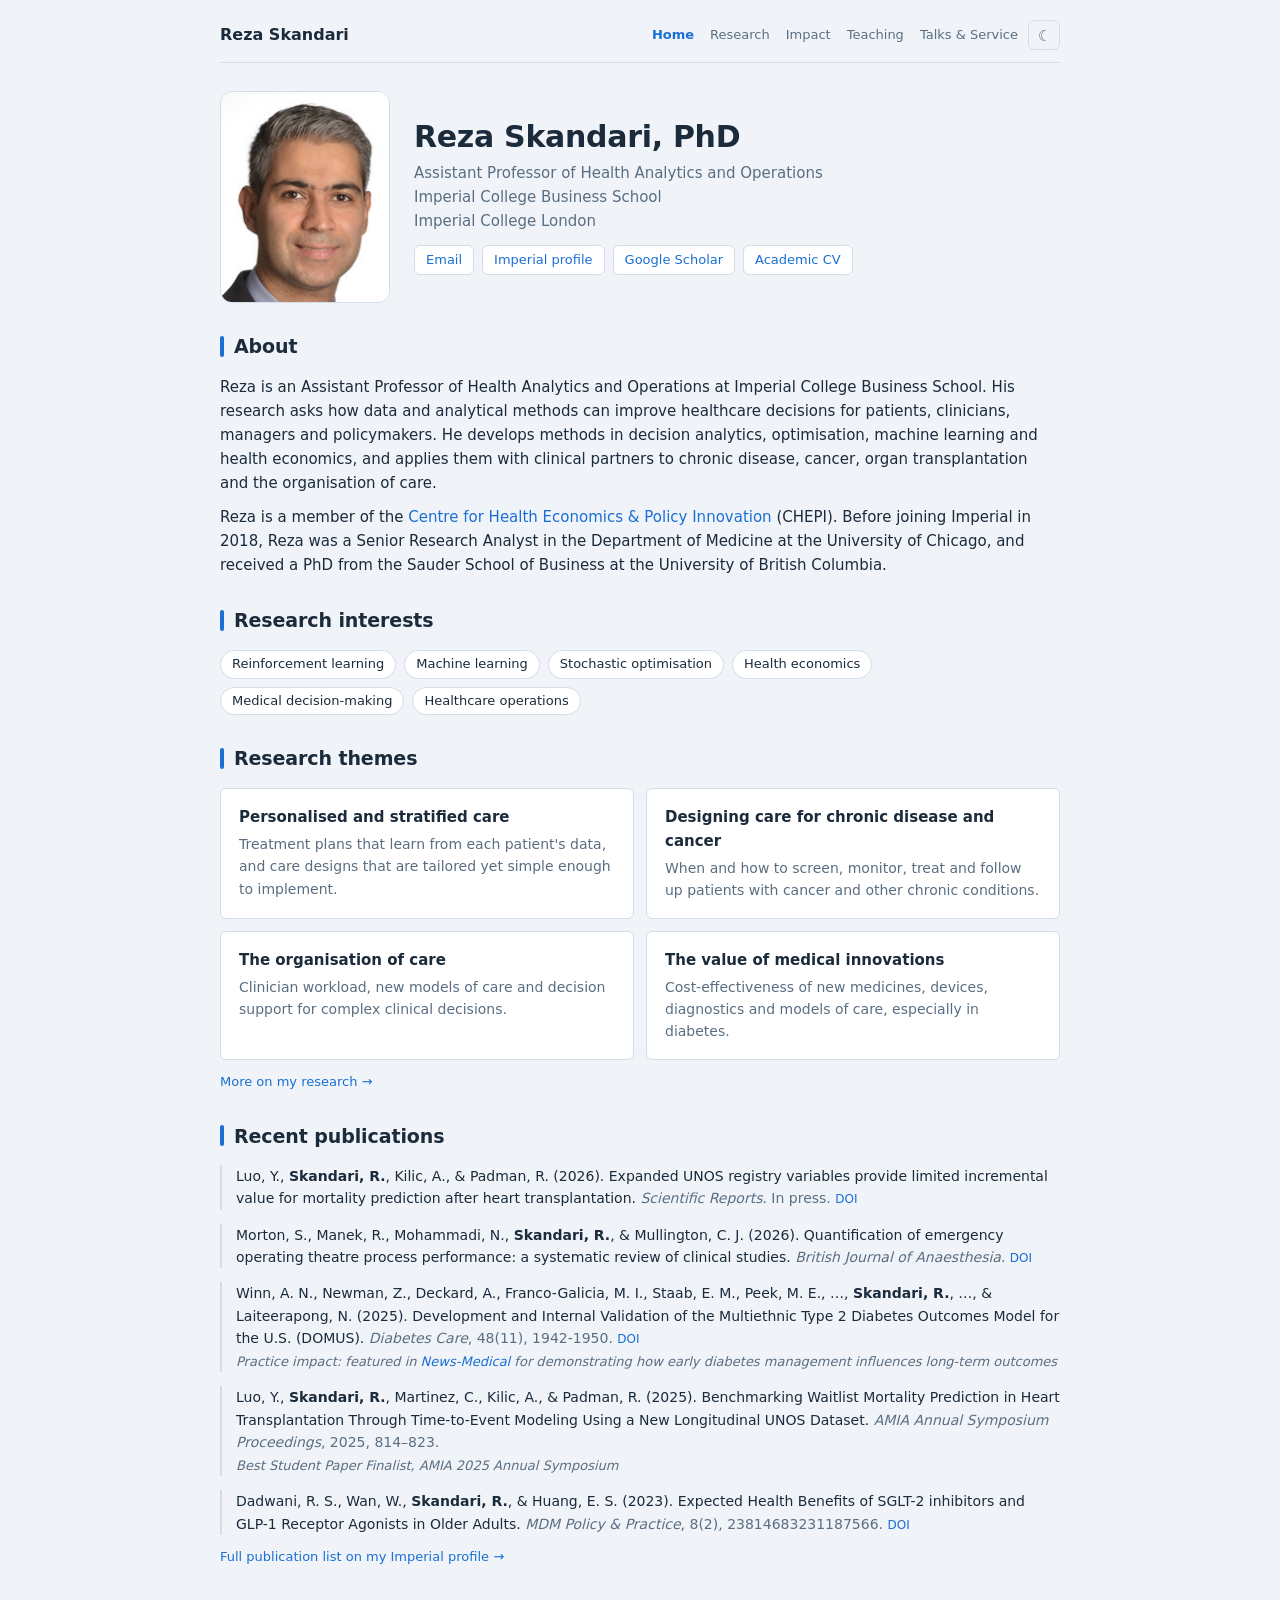
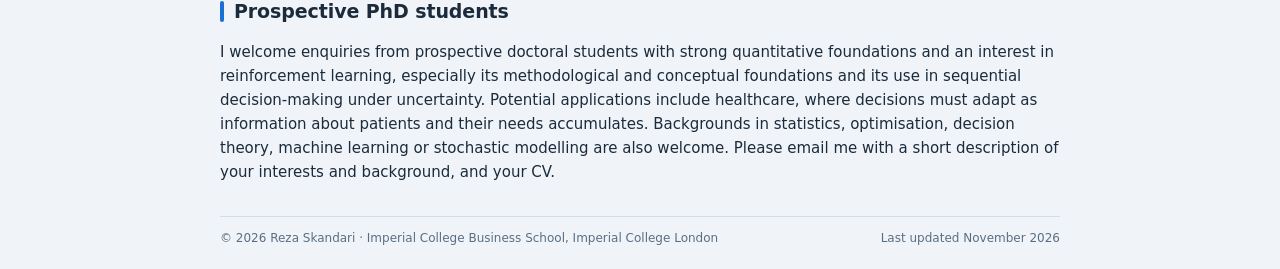
==== commit 84ed56dc: "Add academic CV to website Co-authored-by: Copilot <223556219+Copilot@users.noreply.github.com>" ====
--- a/docs/index.html
+++ b/docs/index.html
@@ -40,6 +40,7 @@
       <a href="mailto:r.skandari@imperial.ac.uk">Email</a>
       <a href="https://profiles.imperial.ac.uk/r.skandari">Imperial profile</a>
       <a href="https://scholar.google.com/citations?user=1Xc--mwAAAAJ&amp;hl=en">Google Scholar</a>
+      <a href="assets/skandari-acad-cv.pdf">Academic CV</a>
     </div>
   </div>
 </section>
